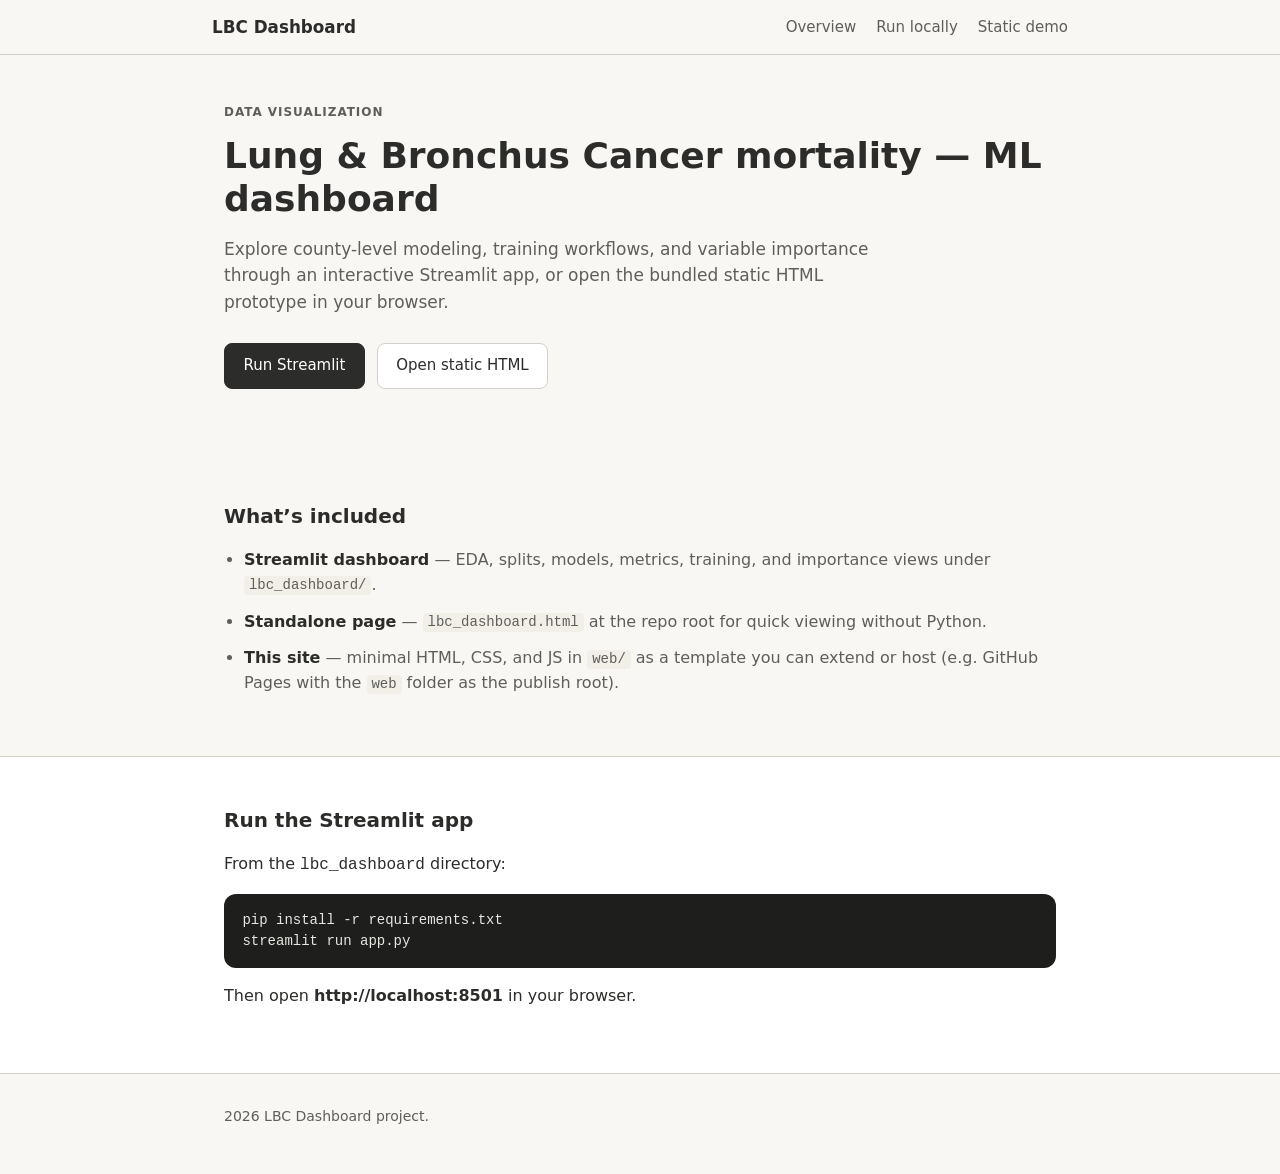
==== web/index.html @ 3fb67d34 "Add static web landing page (HTML, CSS, JS, favicon) Co-authored-by: Cursor <cursoragent@cursor.com>" ====
<!DOCTYPE html>
<html lang="en">
<head>
  <meta charset="UTF-8">
  <meta name="viewport" content="width=device-width, initial-scale=1.0">
  <meta name="description" content="LBC mortality ML dashboard — Streamlit app and static visualization.">
  <title>LBC Dashboard</title>
  <link rel="icon" href="assets/favicon.svg" type="image/svg+xml">
  <link rel="stylesheet" href="css/styles.css">
</head>
<body>
  <a class="skip-link" href="#main">Skip to content</a>
  <header class="site-header">
    <div class="header-inner">
      <a class="logo" href="index.html">LBC Dashboard</a>
      <button type="button" class="nav-toggle" aria-expanded="false" aria-controls="site-nav">
        Menu
      </button>
      <nav id="site-nav" class="site-nav" aria-label="Primary">
        <ul>
          <li><a href="#overview">Overview</a></li>
          <li><a href="#run">Run locally</a></li>
          <li><a href="../lbc_dashboard.html">Static demo</a></li>
        </ul>
      </nav>
    </div>
  </header>

  <main id="main">
    <section class="hero">
      <div class="hero-inner">
        <p class="eyebrow">Data visualization</p>
        <h1>Lung &amp; Bronchus Cancer mortality — ML dashboard</h1>
        <p class="lede">
          Explore county-level modeling, training workflows, and variable importance through
          an interactive Streamlit app, or open the bundled static HTML prototype in your browser.
        </p>
        <div class="hero-actions">
          <a class="btn btn-primary" href="#run">Run Streamlit</a>
          <a class="btn btn-secondary" href="../lbc_dashboard.html">Open static HTML</a>
        </div>
      </div>
    </section>

    <section id="overview" class="section">
      <div class="section-inner">
        <h2>What’s included</h2>
        <ul class="feature-list">
          <li>
            <strong>Streamlit dashboard</strong> — EDA, splits, models, metrics, training, and importance views
            under <code>lbc_dashboard/</code>.
          </li>
          <li>
            <strong>Standalone page</strong> — <code>lbc_dashboard.html</code> at the repo root for quick viewing
            without Python.
          </li>
          <li>
            <strong>This site</strong> — minimal HTML, CSS, and JS in <code>web/</code> as a template you can
            extend or host (e.g. GitHub Pages with the <code>web</code> folder as the publish root).
          </li>
        </ul>
      </div>
    </section>

    <section id="run" class="section section-alt">
      <div class="section-inner">
        <h2>Run the Streamlit app</h2>
        <p>From the <code>lbc_dashboard</code> directory:</p>
        <pre class="code-block"><code>pip install -r requirements.txt
streamlit run app.py</code></pre>
        <p>Then open <strong>http://localhost:8501</strong> in your browser.</p>
      </div>
    </section>
  </main>

  <footer class="site-footer">
    <div class="footer-inner">
      <p><span data-year></span> LBC Dashboard project.</p>
    </div>
  </footer>

  <script src="js/main.js" defer></script>
</body>
</html>
---- web/css/styles.css ----
:root {
  --bg: #f8f7f4;
  --surface: #ffffff;
  --text: #2c2c2a;
  --muted: #5f5e5a;
  --border: #d3d1c7;
  --accent: #185fa5;
  --accent-hover: #144a84;
  --radius: 12px;
  --font: system-ui, -apple-system, "Segoe UI", Roboto, sans-serif;
  --max-width: 52rem;
}

*,
*::before,
*::after {
  box-sizing: border-box;
}

html {
  scroll-behavior: smooth;
}

body {
  margin: 0;
  font-family: var(--font);
  font-size: 1rem;
  line-height: 1.55;
  color: var(--text);
  background: var(--bg);
}

.skip-link {
  position: absolute;
  left: -9999px;
  z-index: 999;
  padding: 0.5rem 1rem;
  background: var(--text);
  color: #fff;
  text-decoration: none;
}

.skip-link:focus {
  left: 1rem;
  top: 1rem;
}

.site-header {
  position: sticky;
  top: 0;
  z-index: 10;
  background: rgba(248, 247, 244, 0.92);
  backdrop-filter: blur(8px);
  border-bottom: 1px solid var(--border);
}

.header-inner {
  max-width: calc(var(--max-width) + 4rem);
  margin: 0 auto;
  padding: 0.875rem 1.25rem;
  display: flex;
  align-items: center;
  justify-content: space-between;
  gap: 1rem;
}

.logo {
  font-weight: 600;
  font-size: 1.05rem;
  color: var(--text);
  text-decoration: none;
}

.logo:hover {
  color: var(--accent);
}

.site-nav ul {
  list-style: none;
  margin: 0;
  padding: 0;
  display: flex;
  flex-wrap: wrap;
  gap: 0.5rem 1.25rem;
}

.site-nav a {
  color: var(--muted);
  text-decoration: none;
  font-size: 0.9375rem;
}

.site-nav a:hover {
  color: var(--accent);
}

.nav-toggle {
  font: inherit;
  padding: 0.35rem 0.75rem;
  border-radius: 8px;
  border: 1px solid var(--border);
  background: var(--surface);
  cursor: pointer;
  display: none;
}

@media (max-width: 640px) {
  .nav-toggle {
    display: block;
  }

  .header-inner {
    flex-wrap: wrap;
  }

  .logo {
    flex: 1;
    min-width: 0;
  }

  .nav-toggle {
    order: 2;
    flex-shrink: 0;
  }

  .site-nav {
    display: none;
    order: 3;
    flex-basis: 100%;
    width: 100%;
    padding-top: 0.75rem;
    border-top: 1px solid var(--border);
    margin-top: 0.5rem;
  }

  .site-nav.is-open {
    display: block;
  }

  .site-nav ul {
    flex-direction: column;
    gap: 0.5rem;
  }
}

.hero {
  padding: 3rem 1.25rem 4rem;
}

.hero-inner {
  max-width: var(--max-width);
  margin: 0 auto;
}

.eyebrow {
  font-size: 0.75rem;
  font-weight: 600;
  letter-spacing: 0.08em;
  text-transform: uppercase;
  color: var(--muted);
  margin: 0 0 0.75rem;
}

.hero h1 {
  font-size: clamp(1.75rem, 4vw, 2.25rem);
  font-weight: 600;
  line-height: 1.2;
  margin: 0 0 1rem;
}

.lede {
  font-size: 1.0625rem;
  color: var(--muted);
  max-width: 38em;
  margin: 0 0 1.75rem;
}

.hero-actions {
  display: flex;
  flex-wrap: wrap;
  gap: 0.75rem;
}

.btn {
  display: inline-flex;
  align-items: center;
  justify-content: center;
  padding: 0.65rem 1.15rem;
  font-size: 0.9375rem;
  font-weight: 500;
  border-radius: 8px;
  text-decoration: none;
  transition: background 0.15s, color 0.15s, border-color 0.15s;
}

.btn-primary {
  background: var(--text);
  color: #fff;
  border: 1px solid var(--text);
}

.btn-primary:hover {
  background: var(--accent);
  border-color: var(--accent);
}

.btn-secondary {
  background: var(--surface);
  color: var(--text);
  border: 1px solid var(--border);
}

.btn-secondary:hover {
  border-color: var(--accent);
  color: var(--accent);
}

.section {
  padding: 3rem 1.25rem;
}

.section-alt {
  background: var(--surface);
  border-top: 1px solid var(--border);
  border-bottom: 1px solid var(--border);
}

.section-inner {
  max-width: var(--max-width);
  margin: 0 auto;
}

.section h2 {
  font-size: 1.25rem;
  font-weight: 600;
  margin: 0 0 1rem;
}

.feature-list {
  margin: 0;
  padding-left: 1.25rem;
  color: var(--muted);
}

.feature-list li {
  margin-bottom: 0.75rem;
}

.feature-list strong {
  color: var(--text);
}

.feature-list code {
  font-size: 0.875em;
  background: #f1efe8;
  padding: 0.1em 0.35em;
  border-radius: 4px;
}

.code-block {
  margin: 1rem 0 1rem;
  padding: 1rem 1.15rem;
  background: #1e1e1c;
  color: #e8e6e1;
  border-radius: var(--radius);
  overflow-x: auto;
  font-size: 0.875rem;
  line-height: 1.5;
}

.code-block code {
  font-family: ui-monospace, "Cascadia Code", monospace;
}

.site-footer {
  padding: 2rem 1.25rem 3rem;
}

.footer-inner {
  max-width: var(--max-width);
  margin: 0 auto;
}

.site-footer p {
  margin: 0;
  font-size: 0.875rem;
  color: var(--muted);
}
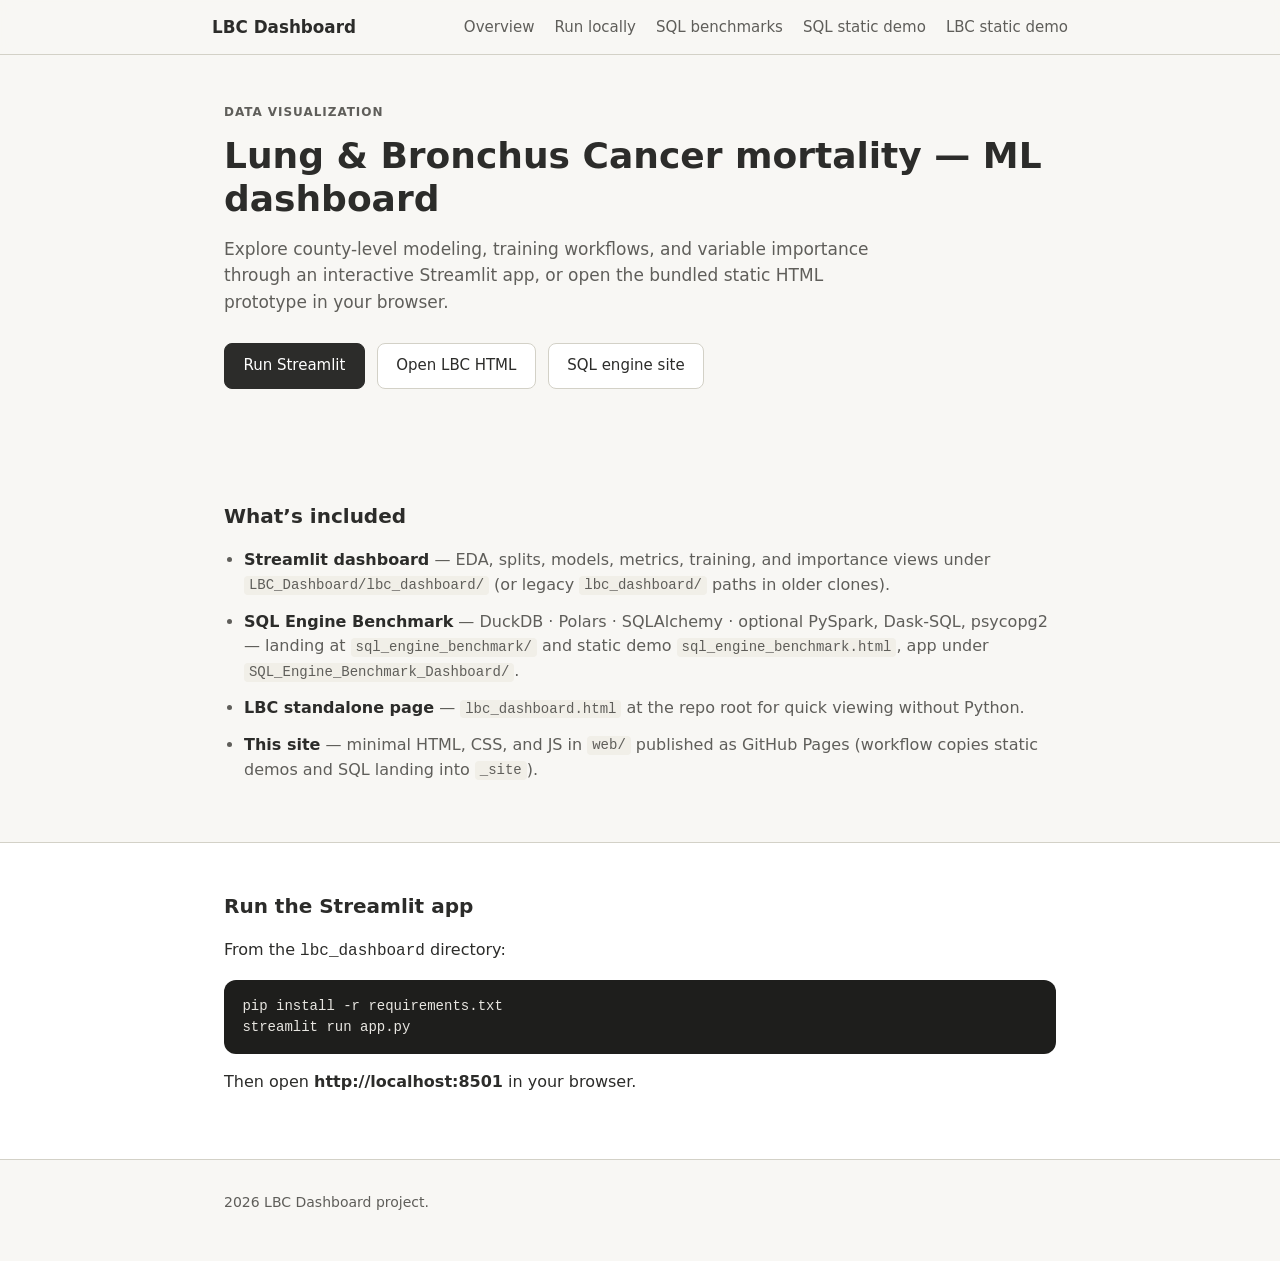
==== commit 7c513c8f: "Add SQL Engine Benchmark static web pages and Pages deploy wiring Publish SQL_Engine_Benchmark_Dashb" ====
--- a/web/index.html
+++ b/web/index.html
@@ -20,7 +20,9 @@
         <ul>
           <li><a href="#overview">Overview</a></li>
           <li><a href="#run">Run locally</a></li>
-          <li><a href="../lbc_dashboard.html">Static demo</a></li>
+          <li><a href="sql_engine_benchmark/">SQL benchmarks</a></li>
+          <li><a href="sql_engine_benchmark.html">SQL static demo</a></li>
+          <li><a href="lbc_dashboard.html">LBC static demo</a></li>
         </ul>
       </nav>
     </div>
@@ -37,7 +39,8 @@
         </p>
         <div class="hero-actions">
           <a class="btn btn-primary" href="#run">Run Streamlit</a>
-          <a class="btn btn-secondary" href="../lbc_dashboard.html">Open static HTML</a>
+          <a class="btn btn-secondary" href="lbc_dashboard.html">Open LBC HTML</a>
+          <a class="btn btn-secondary" href="sql_engine_benchmark/">SQL engine site</a>
         </div>
       </div>
     </section>
@@ -48,15 +51,20 @@
         <ul class="feature-list">
           <li>
             <strong>Streamlit dashboard</strong> — EDA, splits, models, metrics, training, and importance views
-            under <code>lbc_dashboard/</code>.
+            under <code>LBC_Dashboard/lbc_dashboard/</code> (or legacy <code>lbc_dashboard/</code> paths in older clones).
           </li>
           <li>
-            <strong>Standalone page</strong> — <code>lbc_dashboard.html</code> at the repo root for quick viewing
+            <strong>SQL Engine Benchmark</strong> — DuckDB · Polars · SQLAlchemy · optional PySpark, Dask-SQL, psycopg2 —
+            landing at <code>sql_engine_benchmark/</code> and static demo <code>sql_engine_benchmark.html</code>, app under
+            <code>SQL_Engine_Benchmark_Dashboard/</code>.
+          </li>
+          <li>
+            <strong>LBC standalone page</strong> — <code>lbc_dashboard.html</code> at the repo root for quick viewing
             without Python.
           </li>
           <li>
-            <strong>This site</strong> — minimal HTML, CSS, and JS in <code>web/</code> as a template you can
-            extend or host (e.g. GitHub Pages with the <code>web</code> folder as the publish root).
+            <strong>This site</strong> — minimal HTML, CSS, and JS in <code>web/</code> published as GitHub Pages
+            (workflow copies static demos and SQL landing into <code>_site</code>).
           </li>
         </ul>
       </div>
